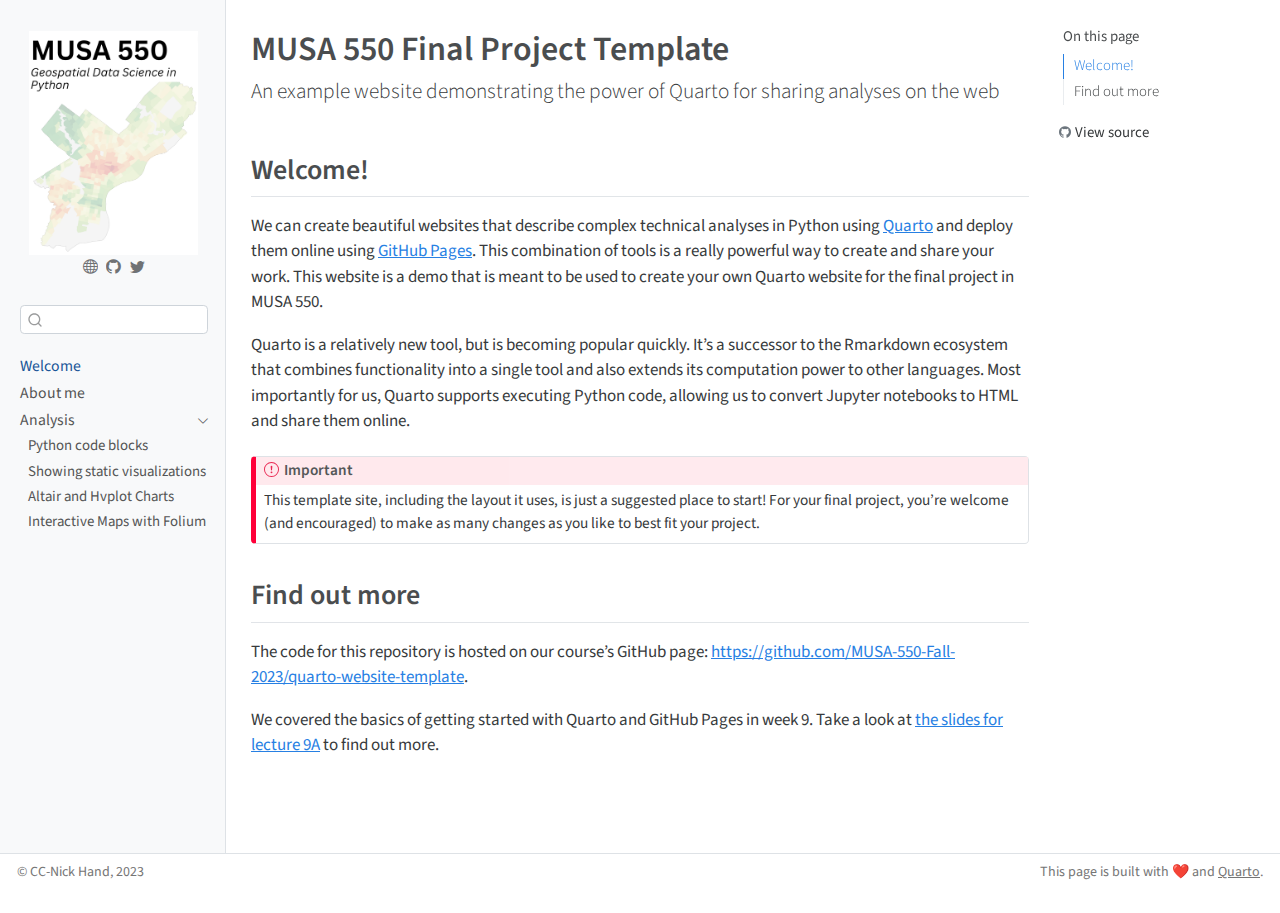
==== docs/index.html @ 2c02e693 "Initial commit" ====
<!DOCTYPE html>
<html xmlns="http://www.w3.org/1999/xhtml" lang="en" xml:lang="en"><head>

<meta charset="utf-8">
<meta name="generator" content="quarto-1.3.450">

<meta name="viewport" content="width=device-width, initial-scale=1.0, user-scalable=yes">


<title>MUSA 550 Quarto Template - MUSA 550 Final Project Template</title>
<style>
code{white-space: pre-wrap;}
span.smallcaps{font-variant: small-caps;}
div.columns{display: flex; gap: min(4vw, 1.5em);}
div.column{flex: auto; overflow-x: auto;}
div.hanging-indent{margin-left: 1.5em; text-indent: -1.5em;}
ul.task-list{list-style: none;}
ul.task-list li input[type="checkbox"] {
  width: 0.8em;
  margin: 0 0.8em 0.2em -1em; /* quarto-specific, see https://github.com/quarto-dev/quarto-cli/issues/4556 */ 
  vertical-align: middle;
}
</style>


<script src="site_libs/quarto-nav/quarto-nav.js"></script>
<script src="site_libs/clipboard/clipboard.min.js"></script>
<script src="site_libs/quarto-search/autocomplete.umd.js"></script>
<script src="site_libs/quarto-search/fuse.min.js"></script>
<script src="site_libs/quarto-search/quarto-search.js"></script>
<meta name="quarto:offset" content="./">
<script src="site_libs/quarto-html/quarto.js"></script>
<script src="site_libs/quarto-html/popper.min.js"></script>
<script src="site_libs/quarto-html/tippy.umd.min.js"></script>
<script src="site_libs/quarto-html/anchor.min.js"></script>
<link href="site_libs/quarto-html/tippy.css" rel="stylesheet">
<link href="site_libs/quarto-html/quarto-syntax-highlighting.css" rel="stylesheet" id="quarto-text-highlighting-styles">
<script src="site_libs/bootstrap/bootstrap.min.js"></script>
<link href="site_libs/bootstrap/bootstrap-icons.css" rel="stylesheet">
<link href="site_libs/bootstrap/bootstrap.min.css" rel="stylesheet" id="quarto-bootstrap" data-mode="light">
<script id="quarto-search-options" type="application/json">{
  "location": "sidebar",
  "copy-button": false,
  "collapse-after": 3,
  "panel-placement": "start",
  "type": "textbox",
  "limit": 20,
  "language": {
    "search-no-results-text": "No results",
    "search-matching-documents-text": "matching documents",
    "search-copy-link-title": "Copy link to search",
    "search-hide-matches-text": "Hide additional matches",
    "search-more-match-text": "more match in this document",
    "search-more-matches-text": "more matches in this document",
    "search-clear-button-title": "Clear",
    "search-detached-cancel-button-title": "Cancel",
    "search-submit-button-title": "Submit",
    "search-label": "Search"
  }
}</script>


<link rel="stylesheet" href="styles.css">
</head>

<body class="nav-sidebar docked">

<div id="quarto-search-results"></div>
  <header id="quarto-header" class="headroom fixed-top">
  <nav class="quarto-secondary-nav">
    <div class="container-fluid d-flex">
      <button type="button" class="quarto-btn-toggle btn" data-bs-toggle="collapse" data-bs-target="#quarto-sidebar,#quarto-sidebar-glass" aria-controls="quarto-sidebar" aria-expanded="false" aria-label="Toggle sidebar navigation" onclick="if (window.quartoToggleHeadroom) { window.quartoToggleHeadroom(); }">
        <i class="bi bi-layout-text-sidebar-reverse"></i>
      </button>
      <nav class="quarto-page-breadcrumbs" aria-label="breadcrumb"><ol class="breadcrumb"><li class="breadcrumb-item"><a href="./index.html">Welcome</a></li></ol></nav>
      <a class="flex-grow-1" role="button" data-bs-toggle="collapse" data-bs-target="#quarto-sidebar,#quarto-sidebar-glass" aria-controls="quarto-sidebar" aria-expanded="false" aria-label="Toggle sidebar navigation" onclick="if (window.quartoToggleHeadroom) { window.quartoToggleHeadroom(); }">      
      </a>
      <button type="button" class="btn quarto-search-button" aria-label="" onclick="window.quartoOpenSearch();">
        <i class="bi bi-search"></i>
      </button>
    </div>
  </nav>
</header>
<!-- content -->
<div id="quarto-content" class="quarto-container page-columns page-rows-contents page-layout-article">
<!-- sidebar -->
  <nav id="quarto-sidebar" class="sidebar collapse collapse-horizontal sidebar-navigation docked overflow-auto">
    <div class="pt-lg-2 mt-2 text-center sidebar-header">
      <a href="./index.html" class="sidebar-logo-link">
      <img src="./images/course-icon.png" alt="" class="sidebar-logo py-0 d-lg-inline d-none">
      </a>
      <div class="sidebar-tools-main tools-wide">
    <a href="https://nickhand.dev" rel="" title="Personal Website" class="quarto-navigation-tool px-1" aria-label="Personal Website"><i class="bi bi-globe"></i></a>
    <a href="https://github.com/MUSA-550-Fall-2023/" rel="" title="MUSA 550 GitHub" class="quarto-navigation-tool px-1" aria-label="MUSA 550 GitHub"><i class="bi bi-github"></i></a>
    <a href="https://twitter.com/nicholashand" rel="" title="Nick Hand Twitter" class="quarto-navigation-tool px-1" aria-label="Nick Hand Twitter"><i class="bi bi-twitter"></i></a>
</div>
      </div>
        <div class="mt-2 flex-shrink-0 align-items-center">
        <div class="sidebar-search">
        <div id="quarto-search" class="" title="Search"></div>
        </div>
        </div>
    <div class="sidebar-menu-container"> 
    <ul class="list-unstyled mt-1">
        <li class="sidebar-item">
  <div class="sidebar-item-container"> 
  <a href="./index.html" class="sidebar-item-text sidebar-link active">
 <span class="menu-text">Welcome</span></a>
  </div>
</li>
        <li class="sidebar-item">
  <div class="sidebar-item-container"> 
  <a href="./about.html" class="sidebar-item-text sidebar-link">
 <span class="menu-text">About me</span></a>
  </div>
</li>
        <li class="sidebar-item sidebar-item-section">
      <div class="sidebar-item-container"> 
            <a href="./analysis/index.html" class="sidebar-item-text sidebar-link">
 <span class="menu-text">Analysis</span></a>
          <a class="sidebar-item-toggle text-start" data-bs-toggle="collapse" data-bs-target="#quarto-sidebar-section-1" aria-expanded="true" aria-label="Toggle section">
            <i class="bi bi-chevron-right ms-2"></i>
          </a> 
      </div>
      <ul id="quarto-sidebar-section-1" class="collapse list-unstyled sidebar-section depth1 show">  
          <li class="sidebar-item">
  <div class="sidebar-item-container"> 
  <a href="./analysis/1-python-code-blocks.html" class="sidebar-item-text sidebar-link">
 <span class="menu-text">Python code blocks</span></a>
  </div>
</li>
          <li class="sidebar-item">
  <div class="sidebar-item-container"> 
  <a href="./analysis/2-static-images.html" class="sidebar-item-text sidebar-link">
 <span class="menu-text">Showing static visualizations</span></a>
  </div>
</li>
          <li class="sidebar-item">
  <div class="sidebar-item-container"> 
  <a href="./analysis/3-altair-hvplot.html" class="sidebar-item-text sidebar-link">
 <span class="menu-text">Altair and Hvplot Charts</span></a>
  </div>
</li>
          <li class="sidebar-item">
  <div class="sidebar-item-container"> 
  <a href="./analysis/4-folium.html" class="sidebar-item-text sidebar-link">
 <span class="menu-text">Interactive Maps with Folium</span></a>
  </div>
</li>
      </ul>
  </li>
    </ul>
    </div>
</nav>
<div id="quarto-sidebar-glass" data-bs-toggle="collapse" data-bs-target="#quarto-sidebar,#quarto-sidebar-glass"></div>
<!-- margin-sidebar -->
    <div id="quarto-margin-sidebar" class="sidebar margin-sidebar">
        <nav id="TOC" role="doc-toc" class="toc-active">
    <h2 id="toc-title">On this page</h2>
   
  <ul>
  <li><a href="#welcome" id="toc-welcome" class="nav-link active" data-scroll-target="#welcome">Welcome!</a></li>
  <li><a href="#find-out-more" id="toc-find-out-more" class="nav-link" data-scroll-target="#find-out-more">Find out more</a></li>
  </ul>
<div class="toc-actions"><div><i class="bi bi-github"></i></div><div class="action-links"><p><a href="https://github.com/MUSA-550-Fall-2023/quarto-website-template/blob/main/index.qmd" class="toc-action">View source</a></p></div></div></nav>
    </div>
<!-- main -->
<main class="content" id="quarto-document-content">

<header id="title-block-header" class="quarto-title-block default">
<div class="quarto-title">
<h1 class="title">MUSA 550 Final Project Template</h1>
<p class="subtitle lead">An example website demonstrating the power of Quarto for sharing analyses on the web</p>
</div>



<div class="quarto-title-meta">

    
  
    
  </div>
  

</header>

<section id="welcome" class="level2">
<h2 class="anchored" data-anchor-id="welcome">Welcome!</h2>
<p>We can create beautiful websites that describe complex technical analyses in Python using <a href="https://quarto.org">Quarto</a> and deploy them online using <a href="https://pages.github.com/">GitHub Pages</a>. This combination of tools is a really powerful way to create and share your work. This website is a demo that is meant to be used to create your own Quarto website for the final project in MUSA 550.</p>
<p>Quarto is a relatively new tool, but is becoming popular quickly. It’s a successor to the Rmarkdown ecosystem that combines functionality into a single tool and also extends its computation power to other languages. Most importantly for us, Quarto supports executing Python code, allowing us to convert Jupyter notebooks to HTML and share them online.</p>
<div class="callout callout-style-default callout-important callout-titled">
<div class="callout-header d-flex align-content-center">
<div class="callout-icon-container">
<i class="callout-icon"></i>
</div>
<div class="callout-title-container flex-fill">
Important
</div>
</div>
<div class="callout-body-container callout-body">
<p>This template site, including the layout it uses, is just a suggested place to start! For your final project, you’re welcome (and encouraged) to make as many changes as you like to best fit your project.</p>
</div>
</div>
</section>
<section id="find-out-more" class="level2">
<h2 class="anchored" data-anchor-id="find-out-more">Find out more</h2>
<p>The code for this repository is hosted on our course’s GitHub page: <a href="https://github.com/MUSA-550-Fall-2023/quarto-website-template">https://github.com/MUSA-550-Fall-2023/quarto-website-template</a>.</p>
<p>We covered the basics of getting started with Quarto and GitHub Pages in week 9. Take a look at <a href="https://musa-550-fall-2023.github.io/content/week-9/lecture-9A.html">the slides for lecture 9A</a> to find out more.</p>


</section>

</main> <!-- /main -->
<script id="quarto-html-after-body" type="application/javascript">
window.document.addEventListener("DOMContentLoaded", function (event) {
  const toggleBodyColorMode = (bsSheetEl) => {
    const mode = bsSheetEl.getAttribute("data-mode");
    const bodyEl = window.document.querySelector("body");
    if (mode === "dark") {
      bodyEl.classList.add("quarto-dark");
      bodyEl.classList.remove("quarto-light");
    } else {
      bodyEl.classList.add("quarto-light");
      bodyEl.classList.remove("quarto-dark");
    }
  }
  const toggleBodyColorPrimary = () => {
    const bsSheetEl = window.document.querySelector("link#quarto-bootstrap");
    if (bsSheetEl) {
      toggleBodyColorMode(bsSheetEl);
    }
  }
  toggleBodyColorPrimary();  
  const icon = "";
  const anchorJS = new window.AnchorJS();
  anchorJS.options = {
    placement: 'right',
    icon: icon
  };
  anchorJS.add('.anchored');
  const isCodeAnnotation = (el) => {
    for (const clz of el.classList) {
      if (clz.startsWith('code-annotation-')) {                     
        return true;
      }
    }
    return false;
  }
  const clipboard = new window.ClipboardJS('.code-copy-button', {
    text: function(trigger) {
      const codeEl = trigger.previousElementSibling.cloneNode(true);
      for (const childEl of codeEl.children) {
        if (isCodeAnnotation(childEl)) {
          childEl.remove();
        }
      }
      return codeEl.innerText;
    }
  });
  clipboard.on('success', function(e) {
    // button target
    const button = e.trigger;
    // don't keep focus
    button.blur();
    // flash "checked"
    button.classList.add('code-copy-button-checked');
    var currentTitle = button.getAttribute("title");
    button.setAttribute("title", "Copied!");
    let tooltip;
    if (window.bootstrap) {
      button.setAttribute("data-bs-toggle", "tooltip");
      button.setAttribute("data-bs-placement", "left");
      button.setAttribute("data-bs-title", "Copied!");
      tooltip = new bootstrap.Tooltip(button, 
        { trigger: "manual", 
          customClass: "code-copy-button-tooltip",
          offset: [0, -8]});
      tooltip.show();    
    }
    setTimeout(function() {
      if (tooltip) {
        tooltip.hide();
        button.removeAttribute("data-bs-title");
        button.removeAttribute("data-bs-toggle");
        button.removeAttribute("data-bs-placement");
      }
      button.setAttribute("title", currentTitle);
      button.classList.remove('code-copy-button-checked');
    }, 1000);
    // clear code selection
    e.clearSelection();
  });
  function tippyHover(el, contentFn) {
    const config = {
      allowHTML: true,
      content: contentFn,
      maxWidth: 500,
      delay: 100,
      arrow: false,
      appendTo: function(el) {
          return el.parentElement;
      },
      interactive: true,
      interactiveBorder: 10,
      theme: 'quarto',
      placement: 'bottom-start'
    };
    window.tippy(el, config); 
  }
  const noterefs = window.document.querySelectorAll('a[role="doc-noteref"]');
  for (var i=0; i<noterefs.length; i++) {
    const ref = noterefs[i];
    tippyHover(ref, function() {
      // use id or data attribute instead here
      let href = ref.getAttribute('data-footnote-href') || ref.getAttribute('href');
      try { href = new URL(href).hash; } catch {}
      const id = href.replace(/^#\/?/, "");
      const note = window.document.getElementById(id);
      return note.innerHTML;
    });
  }
      let selectedAnnoteEl;
      const selectorForAnnotation = ( cell, annotation) => {
        let cellAttr = 'data-code-cell="' + cell + '"';
        let lineAttr = 'data-code-annotation="' +  annotation + '"';
        const selector = 'span[' + cellAttr + '][' + lineAttr + ']';
        return selector;
      }
      const selectCodeLines = (annoteEl) => {
        const doc = window.document;
        const targetCell = annoteEl.getAttribute("data-target-cell");
        const targetAnnotation = annoteEl.getAttribute("data-target-annotation");
        const annoteSpan = window.document.querySelector(selectorForAnnotation(targetCell, targetAnnotation));
        const lines = annoteSpan.getAttribute("data-code-lines").split(",");
        const lineIds = lines.map((line) => {
          return targetCell + "-" + line;
        })
        let top = null;
        let height = null;
        let parent = null;
        if (lineIds.length > 0) {
            //compute the position of the single el (top and bottom and make a div)
            const el = window.document.getElementById(lineIds[0]);
            top = el.offsetTop;
            height = el.offsetHeight;
            parent = el.parentElement.parentElement;
          if (lineIds.length > 1) {
            const lastEl = window.document.getElementById(lineIds[lineIds.length - 1]);
            const bottom = lastEl.offsetTop + lastEl.offsetHeight;
            height = bottom - top;
          }
          if (top !== null && height !== null && parent !== null) {
            // cook up a div (if necessary) and position it 
            let div = window.document.getElementById("code-annotation-line-highlight");
            if (div === null) {
              div = window.document.createElement("div");
              div.setAttribute("id", "code-annotation-line-highlight");
              div.style.position = 'absolute';
              parent.appendChild(div);
            }
            div.style.top = top - 2 + "px";
            div.style.height = height + 4 + "px";
            let gutterDiv = window.document.getElementById("code-annotation-line-highlight-gutter");
            if (gutterDiv === null) {
              gutterDiv = window.document.createElement("div");
              gutterDiv.setAttribute("id", "code-annotation-line-highlight-gutter");
              gutterDiv.style.position = 'absolute';
              const codeCell = window.document.getElementById(targetCell);
              const gutter = codeCell.querySelector('.code-annotation-gutter');
              gutter.appendChild(gutterDiv);
            }
            gutterDiv.style.top = top - 2 + "px";
            gutterDiv.style.height = height + 4 + "px";
          }
          selectedAnnoteEl = annoteEl;
        }
      };
      const unselectCodeLines = () => {
        const elementsIds = ["code-annotation-line-highlight", "code-annotation-line-highlight-gutter"];
        elementsIds.forEach((elId) => {
          const div = window.document.getElementById(elId);
          if (div) {
            div.remove();
          }
        });
        selectedAnnoteEl = undefined;
      };
      // Attach click handler to the DT
      const annoteDls = window.document.querySelectorAll('dt[data-target-cell]');
      for (const annoteDlNode of annoteDls) {
        annoteDlNode.addEventListener('click', (event) => {
          const clickedEl = event.target;
          if (clickedEl !== selectedAnnoteEl) {
            unselectCodeLines();
            const activeEl = window.document.querySelector('dt[data-target-cell].code-annotation-active');
            if (activeEl) {
              activeEl.classList.remove('code-annotation-active');
            }
            selectCodeLines(clickedEl);
            clickedEl.classList.add('code-annotation-active');
          } else {
            // Unselect the line
            unselectCodeLines();
            clickedEl.classList.remove('code-annotation-active');
          }
        });
      }
  const findCites = (el) => {
    const parentEl = el.parentElement;
    if (parentEl) {
      const cites = parentEl.dataset.cites;
      if (cites) {
        return {
          el,
          cites: cites.split(' ')
        };
      } else {
        return findCites(el.parentElement)
      }
    } else {
      return undefined;
    }
  };
  var bibliorefs = window.document.querySelectorAll('a[role="doc-biblioref"]');
  for (var i=0; i<bibliorefs.length; i++) {
    const ref = bibliorefs[i];
    const citeInfo = findCites(ref);
    if (citeInfo) {
      tippyHover(citeInfo.el, function() {
        var popup = window.document.createElement('div');
        citeInfo.cites.forEach(function(cite) {
          var citeDiv = window.document.createElement('div');
          citeDiv.classList.add('hanging-indent');
          citeDiv.classList.add('csl-entry');
          var biblioDiv = window.document.getElementById('ref-' + cite);
          if (biblioDiv) {
            citeDiv.innerHTML = biblioDiv.innerHTML;
          }
          popup.appendChild(citeDiv);
        });
        return popup.innerHTML;
      });
    }
  }
});
</script>
</div> <!-- /content -->
<footer class="footer">
  <div class="nav-footer">
    <div class="nav-footer-left">© CC-Nick Hand, 2023</div>   
    <div class="nav-footer-center">
      &nbsp;
    </div>
    <div class="nav-footer-right">This page is built with ❤️ and <a href="https://quarto.org/">Quarto</a>.</div>
  </div>
</footer>



</body></html>
---- docs/site_libs/quarto-html/tippy.css ----
.tippy-box[data-animation=fade][data-state=hidden]{opacity:0}[data-tippy-root]{max-width:calc(100vw - 10px)}.tippy-box{position:relative;background-color:#333;color:#fff;border-radius:4px;font-size:14px;line-height:1.4;white-space:normal;outline:0;transition-property:transform,visibility,opacity}.tippy-box[data-placement^=top]>.tippy-arrow{bottom:0}.tippy-box[data-placement^=top]>.tippy-arrow:before{bottom:-7px;left:0;border-width:8px 8px 0;border-top-color:initial;transform-origin:center top}.tippy-box[data-placement^=bottom]>.tippy-arrow{top:0}.tippy-box[data-placement^=bottom]>.tippy-arrow:before{top:-7px;left:0;border-width:0 8px 8px;border-bottom-color:initial;transform-origin:center bottom}.tippy-box[data-placement^=left]>.tippy-arrow{right:0}.tippy-box[data-placement^=left]>.tippy-arrow:before{border-width:8px 0 8px 8px;border-left-color:initial;right:-7px;transform-origin:center left}.tippy-box[data-placement^=right]>.tippy-arrow{left:0}.tippy-box[data-placement^=right]>.tippy-arrow:before{left:-7px;border-width:8px 8px 8px 0;border-right-color:initial;transform-origin:center right}.tippy-box[data-inertia][data-state=visible]{transition-timing-function:cubic-bezier(.54,1.5,.38,1.11)}.tippy-arrow{width:16px;height:16px;color:#333}.tippy-arrow:before{content:"";position:absolute;border-color:transparent;border-style:solid}.tippy-content{position:relative;padding:5px 9px;z-index:1}
---- docs/site_libs/quarto-html/quarto-syntax-highlighting.css ----
/* quarto syntax highlight colors */
:root {
  --quarto-hl-kw-color: #859900;
  --quarto-hl-fu-color: #268bd2;
  --quarto-hl-va-color: #268bd2;
  --quarto-hl-cf-color: #859900;
  --quarto-hl-op-color: #859900;
  --quarto-hl-bu-color: #cb4b16;
  --quarto-hl-ex-color: #268bd2;
  --quarto-hl-pp-color: #cb4b16;
  --quarto-hl-at-color: #268bd2;
  --quarto-hl-ch-color: #2aa198;
  --quarto-hl-sc-color: #dc322f;
  --quarto-hl-st-color: #2aa198;
  --quarto-hl-vs-color: #2aa198;
  --quarto-hl-ss-color: #dc322f;
  --quarto-hl-im-color: #2aa198;
  --quarto-hl-dt-color: #b58900;
  --quarto-hl-dv-color: #2aa198;
  --quarto-hl-bn-color: #2aa198;
  --quarto-hl-fl-color: #2aa198;
  --quarto-hl-cn-color: #2aa198;
  --quarto-hl-co-color: #93a1a1;
  --quarto-hl-do-color: #dc322f;
  --quarto-hl-an-color: #268bd2;
  --quarto-hl-cv-color: #2aa198;
  --quarto-hl-re-color: #268bd2;
  --quarto-hl-in-color: #b58900;
  --quarto-hl-wa-color: #cb4b16;
  --quarto-hl-al-color: #d33682;
  --quarto-hl-er-color: #dc322f;
}

/* other quarto variables */
:root {
  --quarto-font-monospace: SFMono-Regular, Menlo, Monaco, Consolas, "Liberation Mono", "Courier New", monospace;
}

pre > code.sourceCode > span {
  color: #657b83;
  font-style: inherit;
}

code span {
  color: #657b83;
  font-style: inherit;
}

code.sourceCode > span {
  color: #657b83;
  font-style: inherit;
}

div.sourceCode,
div.sourceCode pre.sourceCode {
  color: #657b83;
  font-style: inherit;
}

code span.kw {
  color: #859900;
  font-weight: bold;
}

code span.fu {
  color: #268bd2;
}

code span.va {
  color: #268bd2;
}

code span.cf {
  color: #859900;
  font-weight: bold;
}

code span.op {
  color: #859900;
}

code span.bu {
  color: #cb4b16;
}

code span.ex {
  color: #268bd2;
  font-weight: bold;
}

code span.pp {
  color: #cb4b16;
}

code span.at {
  color: #268bd2;
}

code span.ch {
  color: #2aa198;
}

code span.sc {
  color: #dc322f;
}

code span.st {
  color: #2aa198;
}

code span.vs {
  color: #2aa198;
}

code span.ss {
  color: #dc322f;
}

code span.im {
  color: #2aa198;
}

code span.dt {
  color: #b58900;
  font-weight: bold;
}

code span.dv {
  color: #2aa198;
}

code span.bn {
  color: #2aa198;
}

code span.fl {
  color: #2aa198;
}

code span.cn {
  color: #2aa198;
  font-weight: bold;
}

code span.co {
  color: #93a1a1;
  font-style: italic;
}

code span.do {
  color: #dc322f;
}

code span.an {
  color: #268bd2;
}

code span.cv {
  color: #2aa198;
}

code span.re {
  color: #268bd2;
  background-color: #eee8d5;
}

code span.in {
  color: #b58900;
}

code span.wa {
  color: #cb4b16;
}

code span.al {
  color: #d33682;
  font-weight: bold;
}

code span.er {
  color: #dc322f;
  text-decoration: underline;
}

.prevent-inlining {
  content: "</";
}

/*# sourceMappingURL=debc5d5d77c3f9108843748ff7464032.css.map */
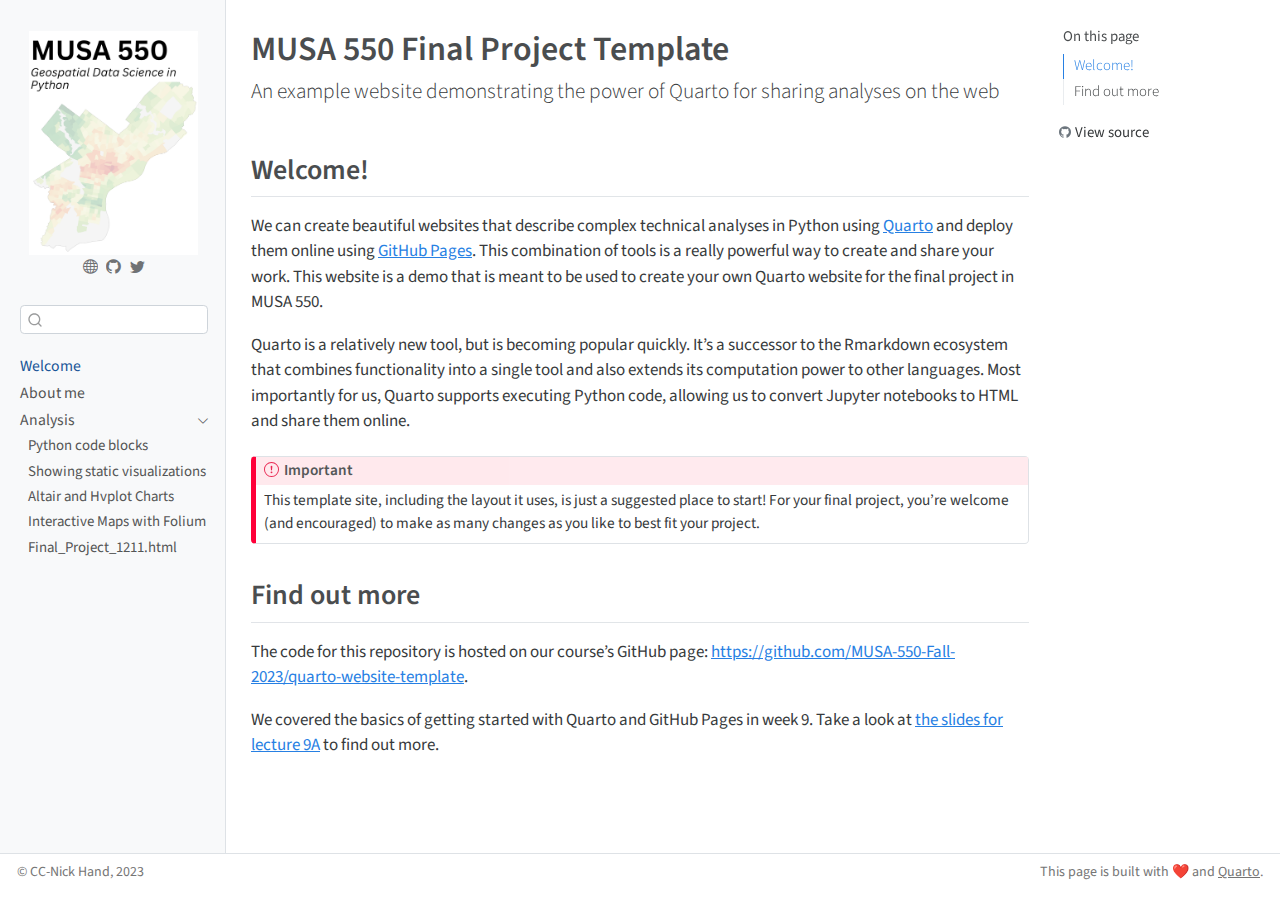
==== commit 06aeeb6a: "2" ====
--- a/docs/index.html
+++ b/docs/index.html
@@ -145,6 +145,12 @@
   <div class="sidebar-item-container"> 
   <a href="./analysis/4-folium.html" class="sidebar-item-text sidebar-link">
  <span class="menu-text">Interactive Maps with Folium</span></a>
+  </div>
+</li>
+          <li class="sidebar-item">
+  <div class="sidebar-item-container"> 
+  <a href="./analysis/Final_Project_1211.html" class="sidebar-item-text sidebar-link">
+ <span class="menu-text">Final_Project_1211.html</span></a>
   </div>
 </li>
       </ul>
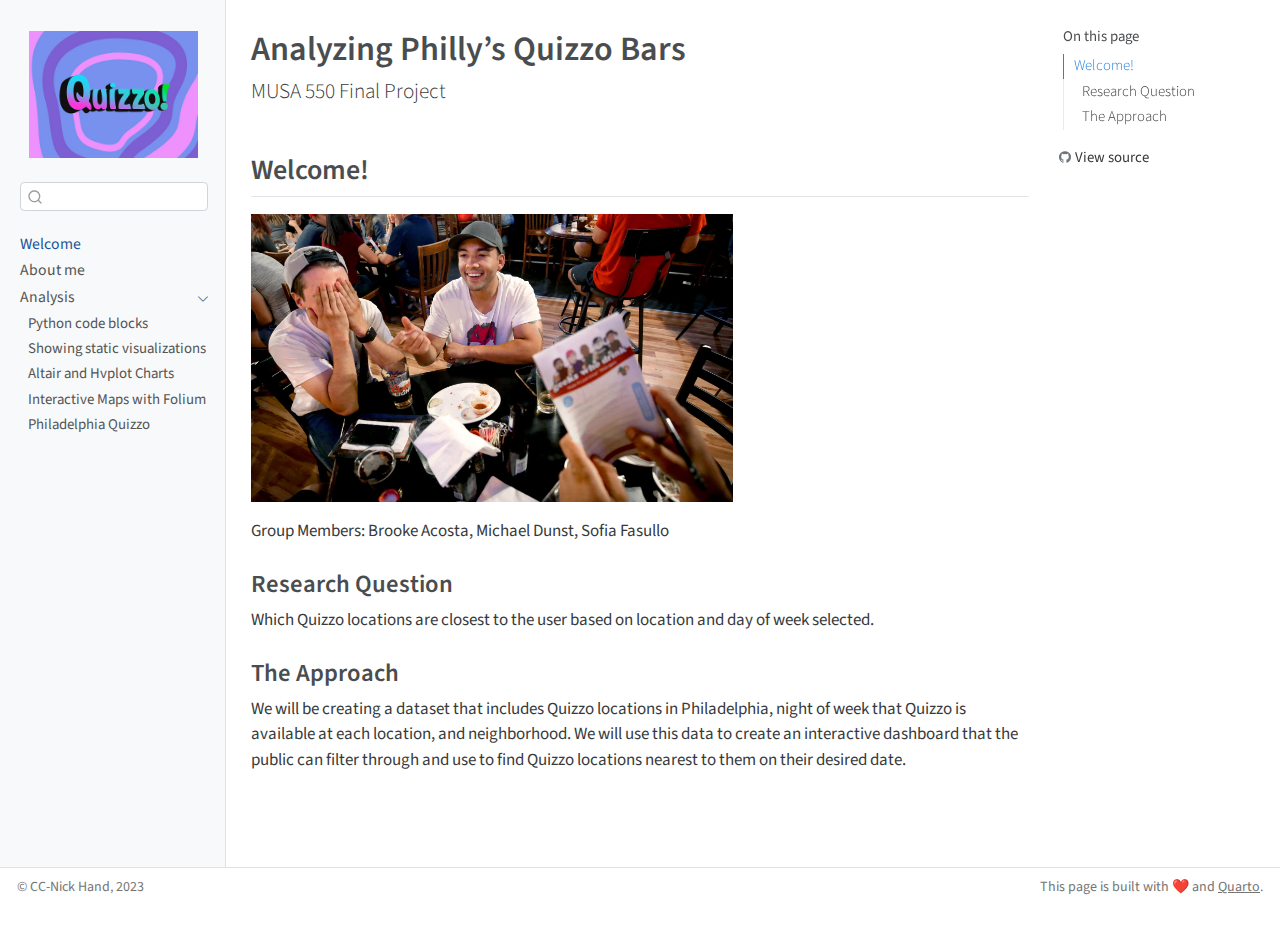
==== commit 3cc06fd5: "3" ====
--- a/docs/index.html
+++ b/docs/index.html
@@ -7,7 +7,7 @@
 <meta name="viewport" content="width=device-width, initial-scale=1.0, user-scalable=yes">
 
 
-<title>MUSA 550 Quarto Template - MUSA 550 Final Project Template</title>
+<title>MUSA 550 Final Project: Analyzing Philly’s Quizzo Bars - Analyzing Philly’s Quizzo Bars</title>
 <style>
 code{white-space: pre-wrap;}
 span.smallcaps{font-variant: small-caps;}
@@ -87,13 +87,8 @@
   <nav id="quarto-sidebar" class="sidebar collapse collapse-horizontal sidebar-navigation docked overflow-auto">
     <div class="pt-lg-2 mt-2 text-center sidebar-header">
       <a href="./index.html" class="sidebar-logo-link">
-      <img src="./images/course-icon.png" alt="" class="sidebar-logo py-0 d-lg-inline d-none">
+      <img src="./images/quizzo_.jpg" alt="" class="sidebar-logo py-0 d-lg-inline d-none">
       </a>
-      <div class="sidebar-tools-main tools-wide">
-    <a href="https://nickhand.dev" rel="" title="Personal Website" class="quarto-navigation-tool px-1" aria-label="Personal Website"><i class="bi bi-globe"></i></a>
-    <a href="https://github.com/MUSA-550-Fall-2023/" rel="" title="MUSA 550 GitHub" class="quarto-navigation-tool px-1" aria-label="MUSA 550 GitHub"><i class="bi bi-github"></i></a>
-    <a href="https://twitter.com/nicholashand" rel="" title="Nick Hand Twitter" class="quarto-navigation-tool px-1" aria-label="Nick Hand Twitter"><i class="bi bi-twitter"></i></a>
-</div>
       </div>
         <div class="mt-2 flex-shrink-0 align-items-center">
         <div class="sidebar-search">
@@ -149,8 +144,8 @@
 </li>
           <li class="sidebar-item">
   <div class="sidebar-item-container"> 
-  <a href="./analysis/Final_Project_1211.html" class="sidebar-item-text sidebar-link">
- <span class="menu-text">Final_Project_1211.html</span></a>
+  <a href="./analysis/Philadelphia Quizzo.html" class="sidebar-item-text sidebar-link">
+ <span class="menu-text">Philadelphia Quizzo</span></a>
   </div>
 </li>
       </ul>
@@ -165,8 +160,11 @@
     <h2 id="toc-title">On this page</h2>
    
   <ul>
-  <li><a href="#welcome" id="toc-welcome" class="nav-link active" data-scroll-target="#welcome">Welcome!</a></li>
-  <li><a href="#find-out-more" id="toc-find-out-more" class="nav-link" data-scroll-target="#find-out-more">Find out more</a></li>
+  <li><a href="#welcome" id="toc-welcome" class="nav-link active" data-scroll-target="#welcome">Welcome!</a>
+  <ul class="collapse">
+  <li><a href="#research-question" id="toc-research-question" class="nav-link" data-scroll-target="#research-question">Research Question</a></li>
+  <li><a href="#the-approach" id="toc-the-approach" class="nav-link" data-scroll-target="#the-approach">The Approach</a></li>
+  </ul></li>
   </ul>
 <div class="toc-actions"><div><i class="bi bi-github"></i></div><div class="action-links"><p><a href="https://github.com/MUSA-550-Fall-2023/quarto-website-template/blob/main/index.qmd" class="toc-action">View source</a></p></div></div></nav>
     </div>
@@ -175,8 +173,8 @@
 
 <header id="title-block-header" class="quarto-title-block default">
 <div class="quarto-title">
-<h1 class="title">MUSA 550 Final Project Template</h1>
-<p class="subtitle lead">An example website demonstrating the power of Quarto for sharing analyses on the web</p>
+<h1 class="title">Analyzing Philly’s Quizzo Bars</h1>
+<p class="subtitle lead">MUSA 550 Final Project</p>
 </div>
 
 
@@ -193,28 +191,18 @@
 
 <section id="welcome" class="level2">
 <h2 class="anchored" data-anchor-id="welcome">Welcome!</h2>
-<p>We can create beautiful websites that describe complex technical analyses in Python using <a href="https://quarto.org">Quarto</a> and deploy them online using <a href="https://pages.github.com/">GitHub Pages</a>. This combination of tools is a really powerful way to create and share your work. This website is a demo that is meant to be used to create your own Quarto website for the final project in MUSA 550.</p>
-<p>Quarto is a relatively new tool, but is becoming popular quickly. It’s a successor to the Rmarkdown ecosystem that combines functionality into a single tool and also extends its computation power to other languages. Most importantly for us, Quarto supports executing Python code, allowing us to convert Jupyter notebooks to HTML and share them online.</p>
-<div class="callout callout-style-default callout-important callout-titled">
-<div class="callout-header d-flex align-content-center">
-<div class="callout-icon-container">
-<i class="callout-icon"></i>
-</div>
-<div class="callout-title-container flex-fill">
-Important
-</div>
-</div>
-<div class="callout-body-container callout-body">
-<p>This template site, including the layout it uses, is just a suggested place to start! For your final project, you’re welcome (and encouraged) to make as many changes as you like to best fit your project.</p>
-</div>
-</div>
+<p><img src="images/62ffc6d7c0ad7.webp" style="height:3in"></p>
+<p>Group Members: Brooke Acosta, Michael Dunst, Sofia Fasullo</p>
+<section id="research-question" class="level3">
+<h3 class="anchored" data-anchor-id="research-question">Research Question</h3>
+<p>Which Quizzo locations are closest to the user based on location and day of week selected.</p>
 </section>
-<section id="find-out-more" class="level2">
-<h2 class="anchored" data-anchor-id="find-out-more">Find out more</h2>
-<p>The code for this repository is hosted on our course’s GitHub page: <a href="https://github.com/MUSA-550-Fall-2023/quarto-website-template">https://github.com/MUSA-550-Fall-2023/quarto-website-template</a>.</p>
-<p>We covered the basics of getting started with Quarto and GitHub Pages in week 9. Take a look at <a href="https://musa-550-fall-2023.github.io/content/week-9/lecture-9A.html">the slides for lecture 9A</a> to find out more.</p>
-
-
+<section id="the-approach" class="level3">
+<h3 class="anchored" data-anchor-id="the-approach">The Approach</h3>
+<p>We will be creating a dataset that includes Quizzo locations in Philadelphia, night of week that Quizzo is available at each location, and neighborhood. We will use this data to create an interactive dashboard that the public can filter through and use to find Quizzo locations nearest to them on their desired date.</p>
+
+
+</section>
 </section>
 
 </main> <!-- /main -->
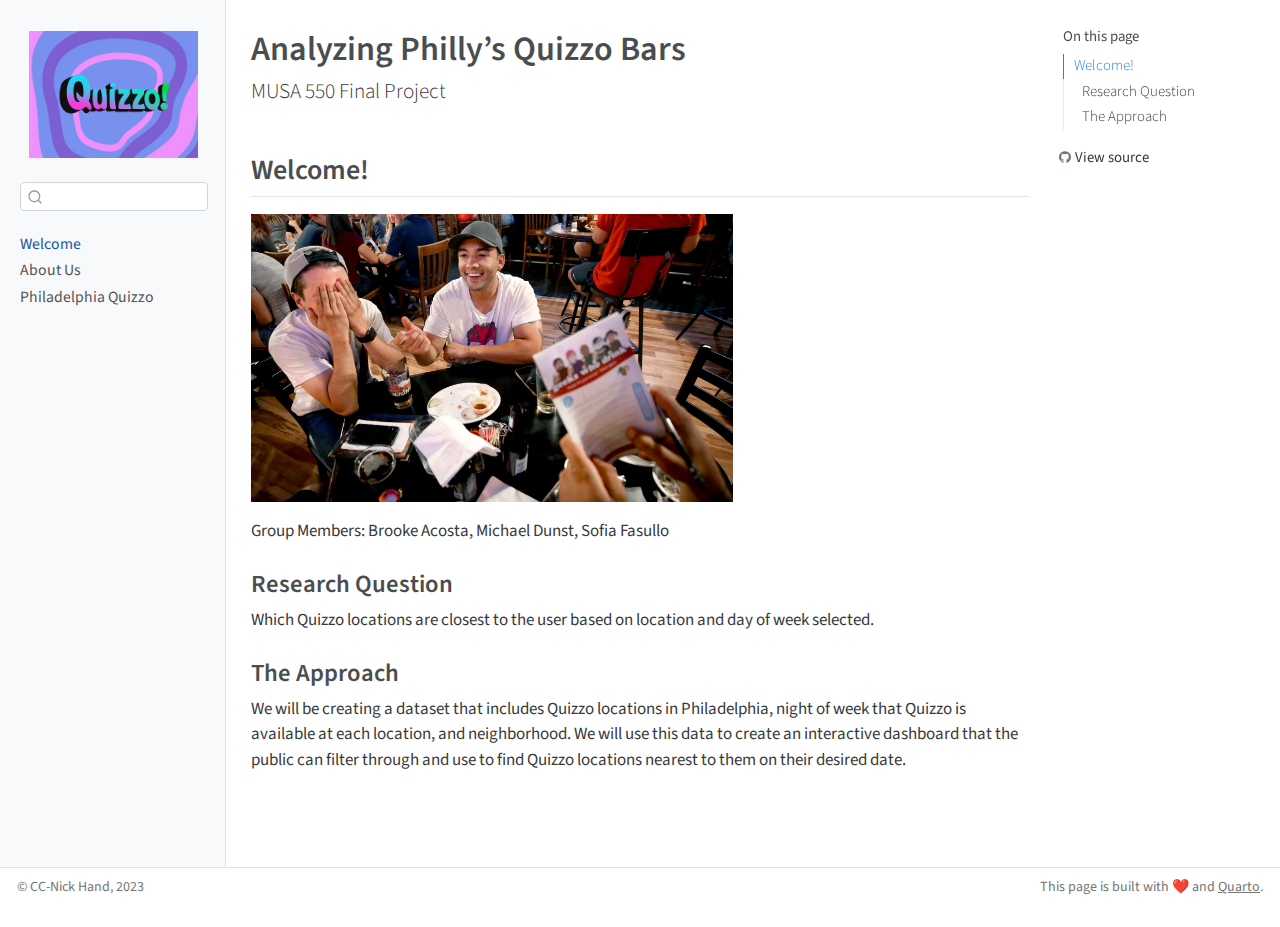
==== commit 27b358b8: "4" ====
--- a/docs/index.html
+++ b/docs/index.html
@@ -106,50 +106,15 @@
         <li class="sidebar-item">
   <div class="sidebar-item-container"> 
   <a href="./about.html" class="sidebar-item-text sidebar-link">
- <span class="menu-text">About me</span></a>
+ <span class="menu-text">About Us</span></a>
   </div>
 </li>
-        <li class="sidebar-item sidebar-item-section">
-      <div class="sidebar-item-container"> 
-            <a href="./analysis/index.html" class="sidebar-item-text sidebar-link">
- <span class="menu-text">Analysis</span></a>
-          <a class="sidebar-item-toggle text-start" data-bs-toggle="collapse" data-bs-target="#quarto-sidebar-section-1" aria-expanded="true" aria-label="Toggle section">
-            <i class="bi bi-chevron-right ms-2"></i>
-          </a> 
-      </div>
-      <ul id="quarto-sidebar-section-1" class="collapse list-unstyled sidebar-section depth1 show">  
-          <li class="sidebar-item">
-  <div class="sidebar-item-container"> 
-  <a href="./analysis/1-python-code-blocks.html" class="sidebar-item-text sidebar-link">
- <span class="menu-text">Python code blocks</span></a>
-  </div>
-</li>
-          <li class="sidebar-item">
-  <div class="sidebar-item-container"> 
-  <a href="./analysis/2-static-images.html" class="sidebar-item-text sidebar-link">
- <span class="menu-text">Showing static visualizations</span></a>
-  </div>
-</li>
-          <li class="sidebar-item">
-  <div class="sidebar-item-container"> 
-  <a href="./analysis/3-altair-hvplot.html" class="sidebar-item-text sidebar-link">
- <span class="menu-text">Altair and Hvplot Charts</span></a>
-  </div>
-</li>
-          <li class="sidebar-item">
-  <div class="sidebar-item-container"> 
-  <a href="./analysis/4-folium.html" class="sidebar-item-text sidebar-link">
- <span class="menu-text">Interactive Maps with Folium</span></a>
-  </div>
-</li>
-          <li class="sidebar-item">
+        <li class="sidebar-item">
   <div class="sidebar-item-container"> 
   <a href="./analysis/Philadelphia Quizzo.html" class="sidebar-item-text sidebar-link">
  <span class="menu-text">Philadelphia Quizzo</span></a>
   </div>
 </li>
-      </ul>
-  </li>
     </ul>
     </div>
 </nav>
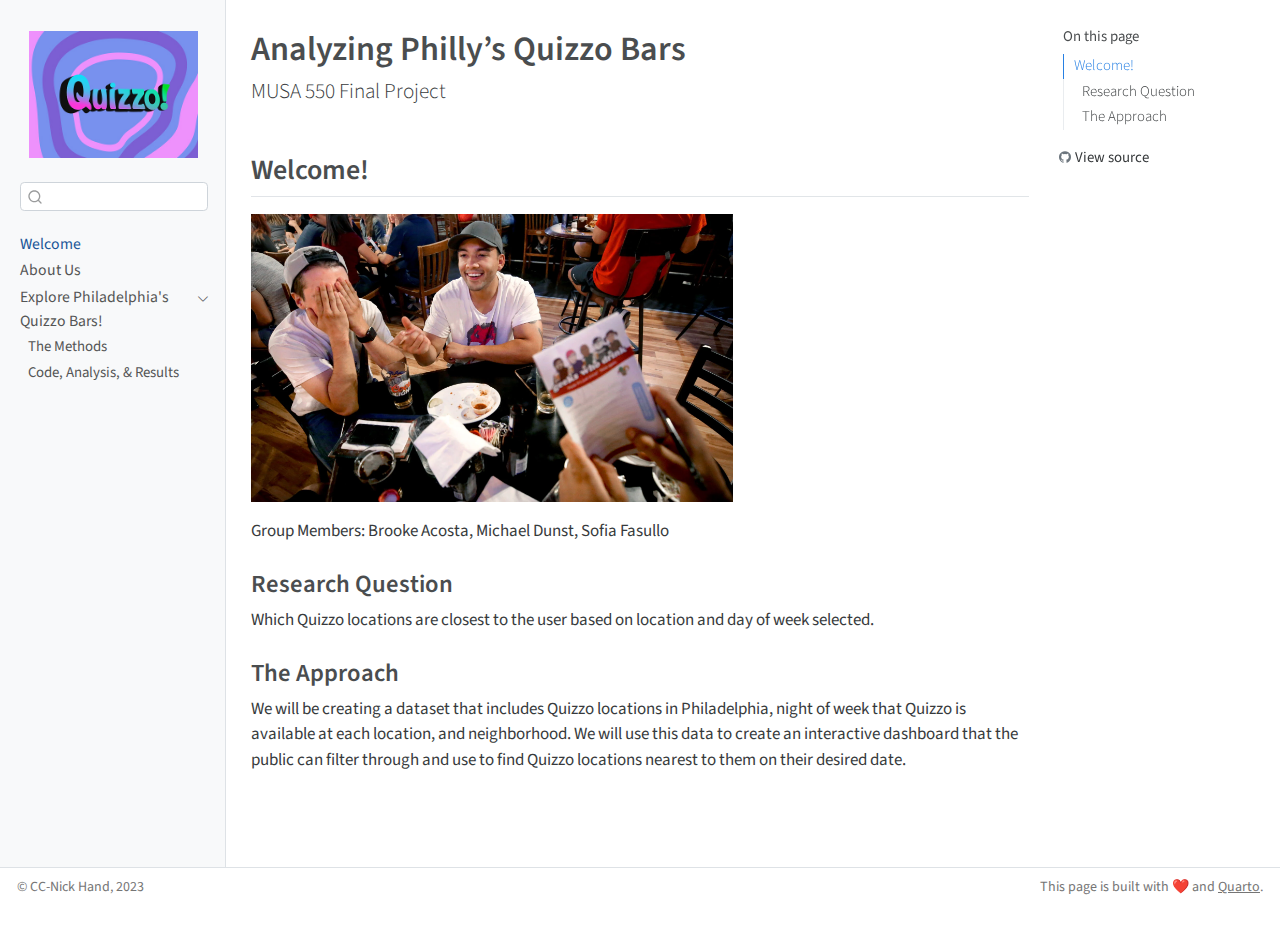
==== commit 77cd12b2: "6 - landing page" ====
--- a/docs/index.html
+++ b/docs/index.html
@@ -109,12 +109,29 @@
  <span class="menu-text">About Us</span></a>
   </div>
 </li>
-        <li class="sidebar-item">
+        <li class="sidebar-item sidebar-item-section">
+      <div class="sidebar-item-container"> 
+            <a href="./landing_page.html" class="sidebar-item-text sidebar-link">
+ <span class="menu-text">Explore Philadelphia's Quizzo Bars!</span></a>
+          <a class="sidebar-item-toggle text-start" data-bs-toggle="collapse" data-bs-target="#quarto-sidebar-section-1" aria-expanded="true" aria-label="Toggle section">
+            <i class="bi bi-chevron-right ms-2"></i>
+          </a> 
+      </div>
+      <ul id="quarto-sidebar-section-1" class="collapse list-unstyled sidebar-section depth1 show">  
+          <li class="sidebar-item">
+  <div class="sidebar-item-container"> 
+  <a href="./Methods.html" class="sidebar-item-text sidebar-link">
+ <span class="menu-text">The Methods</span></a>
+  </div>
+</li>
+          <li class="sidebar-item">
   <div class="sidebar-item-container"> 
   <a href="./analysis/Philadelphia Quizzo.html" class="sidebar-item-text sidebar-link">
- <span class="menu-text">Philadelphia Quizzo</span></a>
+ <span class="menu-text">Code, Analysis, &amp; Results</span></a>
   </div>
 </li>
+      </ul>
+  </li>
     </ul>
     </div>
 </nav>
